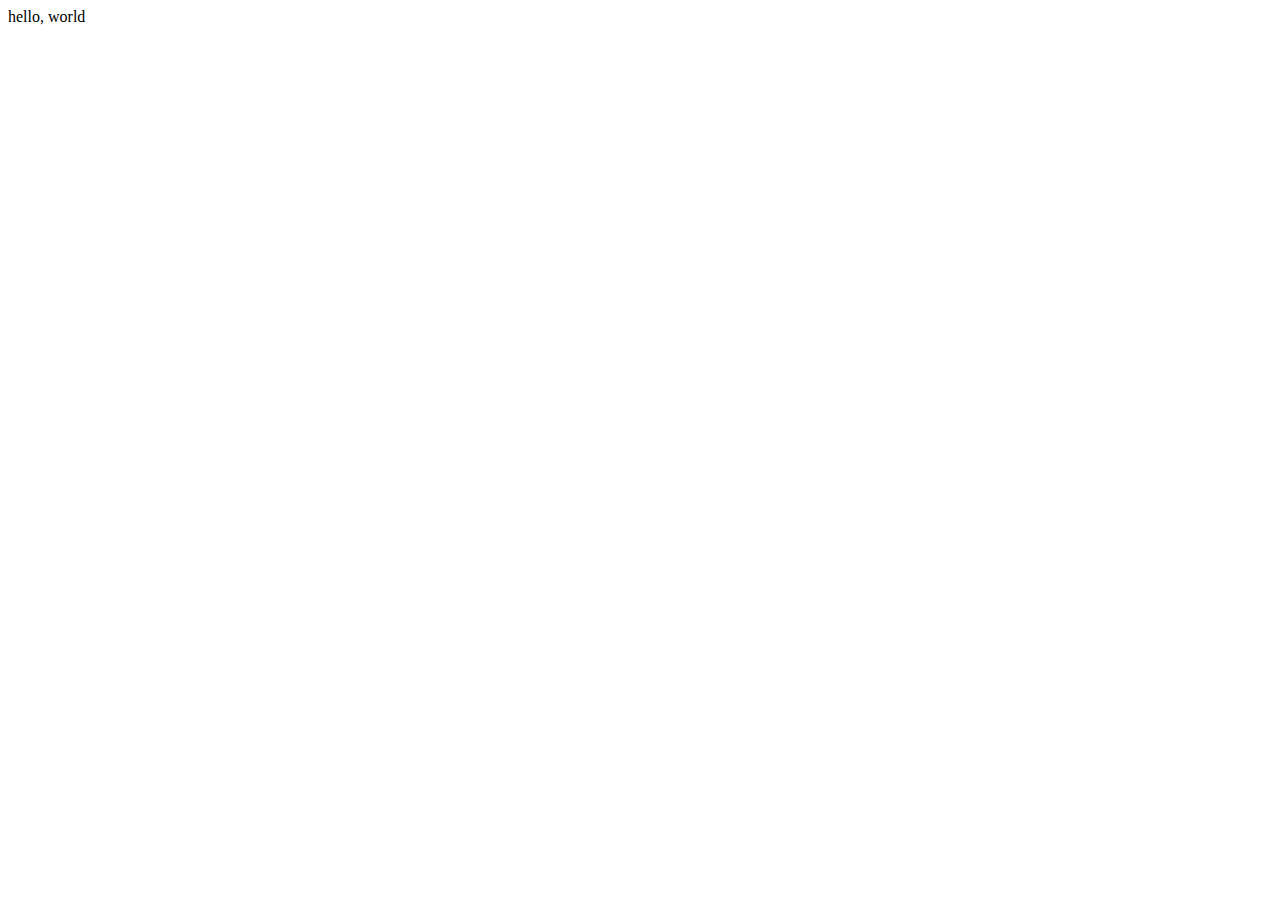
==== index.html @ dc566812 "first commit" ====
<!DOCTYPE html>
<html lang="en">
<head>
    <meta charset="UTF-8">
    <meta name="viewport" content="width=device-width, initial-scale=1.0">
    <meta http-equiv="X-UA-Compatible" content="ie=edge">
    <title>Document</title>
</head>
<body>
    hello, world
</body>
</html>
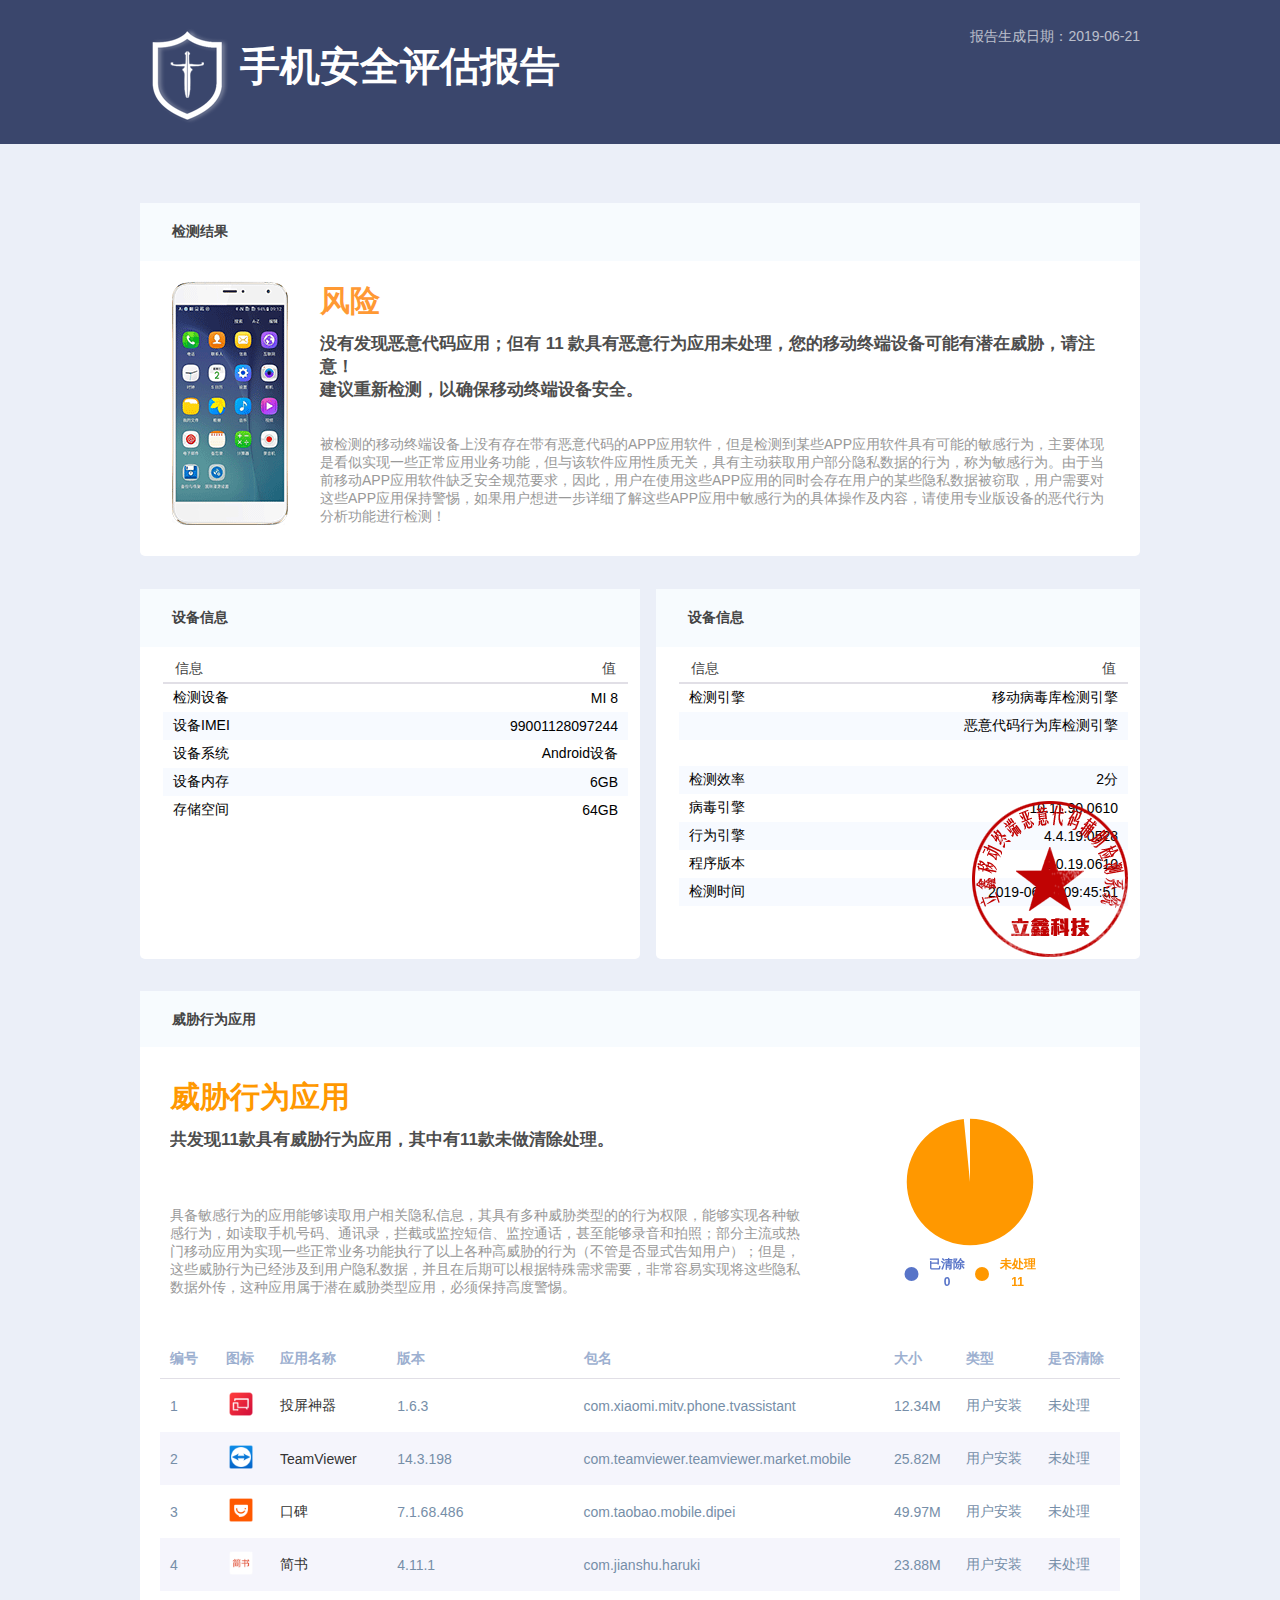
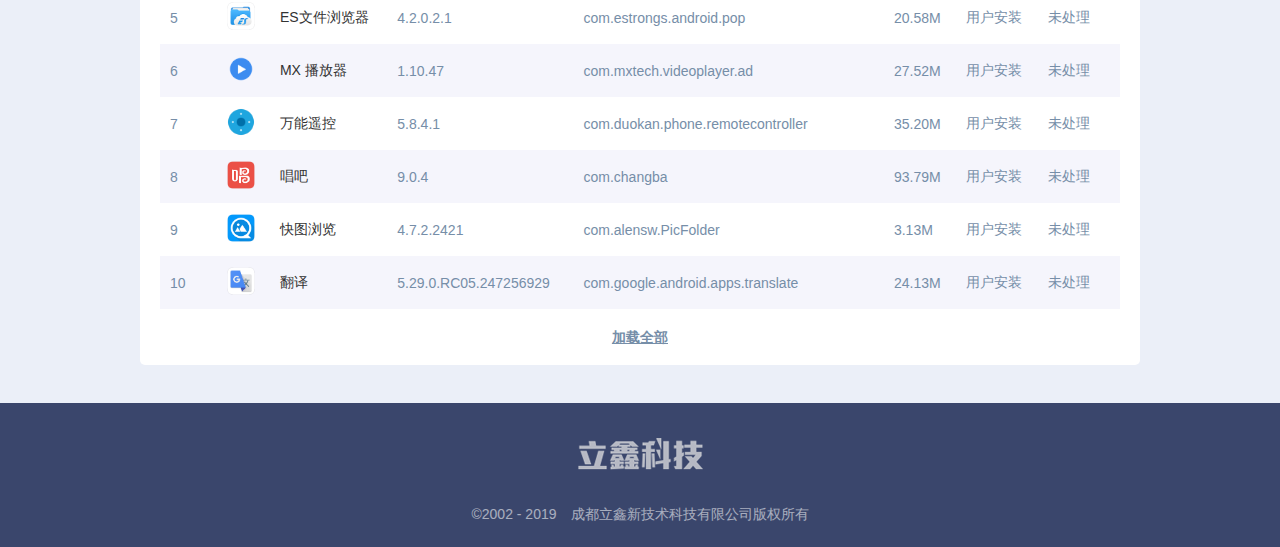
==== commit 2265c757: "desktop report" ====
--- a/index.html
+++ b/index.html
@@ -1,12 +1,346 @@
-<!DOCTYPE html>
-<html lang="en">
+﻿<!DOCTYPE html>
+<html>
+
 <head>
-    <meta charset="UTF-8">
-    <meta name="viewport" content="width=device-width, initial-scale=1.0">
-    <meta http-equiv="X-UA-Compatible" content="ie=edge">
-    <title>Document</title>
+    <meta charset="utf-8"/>
+    <meta name="viewport" content="width=device-width, initial-scale=1,maximum-scale=1, user-scalable=no">
+    <title>手机检测报告</title>
+    <link rel="stylesheet" href="css/main.css" media="all"/>
+    <script type="text/javascript" src="js/common.js"></script>
+    <script type="text/javascript" src="js/jquery-1.7.1.min.js"></script>
+    <script type="text/javascript" src="js/jquery.print.js"></script>
+    <script type="text/javascript" src="js/echarts.min.js"></script>
+    <script src="res/data.js" type="text/javascript"></script>
+    <script src="js/device_report.js" type="text/javascript"></script>
+    <link rel="stylesheet" href="css/print.css" media="print"/>
+
 </head>
 <body>
-    hello, world
+
+<div id="divWait"><h3>正在加载中...</h3></div>
+<div class="report-wrapper" id="divWrapper">
+    <!--头部-->
+    <header class="header" name="top">
+        <img src="img/bg.gif"
+             style="position: absolute;left: 0; right: 0; top: 0; bottom:0;width: 100%;height: 144px;z-index: -999">
+        <div class="header_info">
+            <div class="header_content">
+                <div class="info_left">
+                    <img src="img/logo.png" style="height: 96px"/>
+                    <span class="info_name" id="trpReportHeader"></span>
+                </div>
+                <div class="info_right">
+                    <div class="date" id="divReportCreateDate">报告生成日期：[@report_time]</div>
+                    <div class="numb" id="reportClient">[@client_unit]</br>[@client_code]</div>
+                </div>
+            </div>
+        </div>
+    </header>
+    <!--内容区域-->
+    <div class="content">
+        <!--检测结果-->
+        <div class="col-100" id="trpCheckResult">
+            <div class="panel" style="height: 354px;">
+                <img src="img/datagrid_panel.jpg"
+                     style="position:absolute;top: 0; left:0;width: 1000px;height: 58px;z-index: -1"/>
+                <h5 class="panel_title">检测结果</h5>
+                <div class="hor_display panel_body">
+                    <div class="left_img">
+                        <img src="img/mobile-[@os_type].png" style="width: 150px;"/>
+                    </div>
+                    <div class="main_info" style="padding-top: 0">
+                        <h3 class="item_title app-status-text-color-[@check_result]" style="height: 122px; overflow: initial">
+                            [@check_result_type]
+                            <p class="item_subtitle">
+                                [@check_result_desc]
+                            </p>
+                        </h3>
+
+                        <div class="sub_desc" style="width: 796px;height: 93px">
+                            <div style="position: absolute ;bottom: 0">
+                                [@check_result_sugg]
+                            </div>
+                        </div>
+                    </div>
+                </div>
+            </div>
+        </div>
+        <div class="col-100">
+            <!--单位与设备信息-->
+            <div class="col-50-left">
+                <div class="panel" style="height: 370px;" id="leftInfo">
+                    <img src="img/datagrid_panel.jpg"
+                         style="position:absolute;left: 0; right: 0; top: 0px; bottom:0;width: 100%;height: 58px;z-index: -1">
+                    <!--<h5 class="panel_title">单位与设备信息</h5>-->
+					<h5 class="panel_title">设备信息</h5>
+                    <div class="panel_body">
+                        <div class="vercell vercell_title">
+                            <div class="vercell_left">信息</div>
+                            <div class="vercell_right">值</div>
+                        </div>
+                        <div class="infodiv">
+                            <table class="infotable">
+                                <!--<tr>
+                                    <td class="leftname">客户单位</td>
+                                    <td class="rightmes">[@client_unit]</td>
+                                </tr>
+                                <tr>
+                                    <td class="leftname">客户代码</td>
+                                    <td class="rightmes">[@client_code]</td>
+                                </tr>-->
+                                <tr>
+                                    <td class="leftname">检测设备</td>
+                                    <td class="rightmes">[@model]</td>
+                                </tr>
+                                <tr>
+                                    <td class="leftname">设备IMEI</td>
+                                    <td class="rightmes">[@imei]</td>
+                                </tr>
+                                <tr>
+                                    <td class="leftname">设备系统</td>
+                                    <td class="rightmes">[@os_type]</td>
+                                </tr>
+                                <tr>
+                                    <td class="leftname">设备内存</td>
+                                    <td class="rightmes">[@device_memery]GB</td>
+                                </tr>
+                                <tr>
+                                    <td class="leftname">存储空间</td>
+                                    <td class="rightmes">[@device_space]GB</td>
+                                </tr>
+                                <!--<tr>
+                                    <td class="leftname">检测单位</td>
+                                    <td class="rightmes">[@check_unit]</td>
+                                </tr>-->
+                                </tbody>
+                            </table>
+                        </div>
+                    </div>
+                </div>
+            </div>
+            <!--设备信息-->
+            <div class="col-50-right">
+                <div class="panel" style="height: 370px;" id="rightInfo">
+                    <img src="img/datagrid_panel.jpg"
+                         style="position:absolute;left: 0; right: 0; top: 0px; bottom:0;width: 100%;height: 58px;z-index: -1">
+                    <h5 class="panel_title">设备信息</h5>
+                    <div class="panel_body">
+                        <div class="vercell vercell_title">
+                            <div class="vercell_left">信息</div>
+                            <div class="vercell_right">值</div>
+                        </div>
+                        <div class="infodiv">
+                            <table class="infotable">
+                                <tr>
+                                    <td class="leftname">检测引擎</td>
+                                    <td class="rightmes">移动病毒库检测引擎</td>
+                                </tr>
+                                <tr>
+                                    <td class="leftname"></td>
+                                    <td class="rightmes">恶意代码行为库检测引擎</td>
+                                </tr>
+                                <tr>
+                                    <td class="leftname">&nbsp;</td>
+                                    <td class="rightmes">&nbsp;</td>
+                                </tr>
+                                <tr>
+                                    <td class="leftname">检测效率</td>
+                                    <td class="rightmes">[@time_consuming]</td>
+                                </tr>
+                                <tr>
+                                    <td class="leftname">病毒引擎</td>
+                                    <td class="rightmes">[@virus3_ver]</td>
+                                </tr>
+                                <tr>
+                                    <td class="leftname">行为引擎</td>
+                                    <td class="rightmes">[@action_ver]</td>
+                                </tr>
+                                <tr>
+                                    <td class="leftname">程序版本</td>
+                                    <td class="rightmes">[@soft_ver]</td>
+                                </tr>
+                                <tr>
+                                    <td class="leftname">检测时间</td>
+                                    <td class="rightmes">[@start_time]</td>
+                                </tr>
+                                </tbody>
+                            </table>
+                        </div>
+                    </div>
+                    <img src="img/zhang.png"
+                         style="position:absolute;right: 10px; bottom:0;width: 160px;height: 160px;z-index: 0">
+                </div>
+            </div>
+            <div class="clear"></div>
+        </div>
+        <!--恶意代码列表-->
+        <div class="col-100" id="divMalCode">
+            <div class="panel_datagrid">
+                <img src="img/datagrid_panel.jpg"
+                     style="position:absolute;top: 0; left:0;width: 1000px;height: 58px;z-index: -1">
+                <h5 class="panel_title">恶意代码列表</h5>
+                <div class="panel_datagrid_body ">
+                    <div class="hor_display" style="height: 270px;">
+                        <div class="main_info" id="malCodeChart">
+                            <h3 class="item_title text-color-3">
+                                恶意代码应用
+                                <p class="item_subtitle">
+                                    [@malCodeDetail]
+                                </p>
+                            </h3>
+                            <div class="sub_desc" style="width: 640px">
+                                <div style="position: absolute ;bottom: 0">
+                                    [@malCodeDes]
+                                </div>
+                            </div>
+                        </div>
+                        <!--饼图-->
+                        <div style="width: 300px; height: 100%; display: inline-block;">
+                            <div id="eypie" style="width: 300px;height: 100%;"></div>
+                        </div>
+                    </div>
+                    <!--表格-->
+                    <div class="innerifo">
+                        <table class="table" id="malCodeTable">
+                            <thead>
+                            <tr>
+                                <th width="56px">编号</th>
+                                <th>图标</th>
+                                <th>应用名称</th>
+                                <th>版本</th>
+                                <th>包名</th>
+                                <th>大小</th>
+                                <th>类型</th>
+                                <th>是否清除</th>
+                            </tr>
+                            </thead>
+                            <tbody>
+
+                            </tbody>
+                        </table>
+                        <div class="center_a"><a id="allMalCodeList">加载全部</a></div>
+                    </div>
+                </div>
+            </div>
+        </div>
+        <!--威胁行为应用-->
+        <div class="col-100" id="divMalAct">
+            <div class="panel_datagrid">
+                <img src="img/datagrid_panel.jpg"
+                     style="position:absolute;top: 0; left:0;width: 1000px;height: 58px;z-index: -1">
+                <h5 class="panel_title ">威胁行为应用</h5>
+                <div class="panel_datagrid_body ">
+                    <div class="hor_display" style="height: 270px;">
+                        <div class="main_info" id="malActChart">
+                            <h3 class="item_title text-orange">
+                                威胁行为应用
+                                <p class="item_subtitle">
+                                    [@malActDetail]
+                                </p>
+                            </h3>
+                            <div class="sub_desc" style="width: 640px">
+                                <div style="position: absolute ;bottom: 0">
+                                    [@malActDes]
+                                </div>
+                            </div>
+                        </div>
+                        <!--饼图-->
+                        <div style="width: 300px; height: 100%; display: inline-block;">
+                            <div id="wxpie" style="width: 300px;height: 100%;"></div>
+                        </div>
+                    </div>
+                    <!--表格-->
+                    <div class="innerifo">
+                        <table class="table" id="malActionTable">
+                            <thead>
+                            <tr>
+                                <th width="56px">编号</th>
+                                <th>图标</th>
+                                <th>应用名称</th>
+                                <th>版本</th>
+                                <th>包名</th>
+                                <th>大小</th>
+                                <th>类型</th>
+                                <th>是否清除</th>
+                            </tr>
+                            </thead>
+                            <tbody>
+                            </tbody>
+                        </table>
+                        <div class="center_a"><a id="allMalActList">加载全部</a></div>
+                    </div>
+                </div>
+            </div>
+        </div>
+        <!--出厂预装行为应用-->
+        <div class="col-100" id="divPreInstall">
+            <div class="panel_datagrid">
+                <img src="img/datagrid_panel.jpg"
+                     style="position:absolute;top: 0; left:0;width: 1000px;height: 58px;z-index: -1">
+                <h5 class="panel_title ">手机预置潜在风险应用</h5>
+                <div class="panel_datagrid_body ">
+                    <div class="hor_display" style="height: 270px;">
+                        <div class="main_info" id="preInstallChart">
+                            <h3 class="item_title" style="color: #67e3ff">
+                                手机预置潜在风险应用
+                                <p class="item_subtitle">
+                                    [@malActDetail]
+                                </p>
+                            </h3>
+                            <div class="sub_desc" style="width: 640px">
+                                <div style="position: absolute ;bottom: 0">
+                                    [@malActDes]
+                                </div>
+                            </div>
+                        </div>
+                        <!--饼图-->
+                        <div style="width: 300px; height: 100%; display: inline-block;">
+                            <div id="prepie" style="width: 300px;height: 100%;"></div>
+                        </div>
+                    </div>
+                    <!--表格-->
+                    <div class="innerifo">
+                        <table class="table" id="preInstallTable">
+                            <thead>
+                            <tr>
+                                <th width="56px">编号</th>
+                                <th>图标</th>
+                                <th>应用名称</th>
+                                <th>版本</th>
+                                <th>包名</th>
+                                <th>大小</th>
+                                <th>类型</th>
+                                <th>是否清除</th>
+                            </tr>
+                            </thead>
+                            <tbody>
+                            </tbody>
+                        </table>
+                        <div class="center_a"><a id="allPreInstallList">加载全部</a></div>
+                    </div>
+                </div>
+            </div>
+        </div>
+    </div>
+    <!--底部-->
+    <div class="col-100">
+        <div class="panel bottom_info">
+            <img src="img/bg.gif"
+                 style="position: absolute;left: 0; right: 0; width: 100%;height: 144px; bottom:0;top:0;z-index: -999">
+            <img src="img/lxkj.png">
+            <p>©2002 - 2019　成都立鑫新技术科技有限公司版权所有</p>
+        </div>
+    </div>
+</div>
+
 </body>
+<!--右侧操作按钮-->
+<div class="fixed_control noprint">
+    <!--<div><a id="print">打印</a></div>-->
+    <div><a id="back-to-top"  href="#top">返回顶部</a></div>
+</div>
+<!--右侧操作按钮
+<div class="fixed_control noprint" style="position:fixed;bottom:20px;left:20px;">
+    <div><a id="linkCloseWin" href="javascript:">关闭</a></div>
+</div>-->
 </html>--- a/css/main.css
+++ b/css/main.css
@@ -0,0 +1,606 @@
+body
+{
+	color: #444;
+	font-family: "Microsoft YaHei", "宋体", Tahoma, Helvetica, sans-serif;
+	padding: 0px ;
+	margin: 0px ;
+	background-color: #ebeff8;
+	font-size: 14px;
+}
+a{
+    text-decoration:none;
+	color: #333;
+}
+.report-wrapper
+{
+    width:100%;
+    margin:0px auto;
+    visibility:hidden;
+    position: relative;
+}
+
+/********************header*******************/
+.header
+{
+    position: relative;
+	left: 0;
+	right: 0;
+	z-index: 100;
+    height: 145px;
+}
+.header_title
+{
+	padding: 10px;
+	background:#3166b6;
+	color: #ffffff;
+}
+.header_info
+{
+	height: 145px;
+	color: #ffffff;
+	padding: 28px;
+}
+
+.header_info >.header_content
+{
+	width: 1000px;
+	text-align: center;
+	margin:0 auto;
+	overflow: hidden;
+}
+.header_info >.header_content .info_left
+{
+	display: inline-block;
+	float: left;
+}
+.header_info >.header_content .info_left >img
+{
+	vertical-align: middle;
+}
+.header_info >.header_content .info_left .info_name
+{
+	font-size: 40px;
+	font-weight: bold;
+}
+.header_info >.header_content .info_right
+{
+	float: right;
+	text-align: right;
+}
+.info_right>.date
+{
+    margin-top: 0px;
+	opacity: 0.65;
+}
+.info_right>.numb
+{
+	margin-top: 50px;
+	opacity: 0.65;
+}
+.info_right>.top_bar
+{
+	margin-top: 40px;
+}
+/*********************content**************************/
+.text_blue
+{
+	color: #5e79d7;
+}
+.text_lightblue
+{
+	color: #30abf4;
+}
+.text_orange
+{
+	color: #ec8442;
+}
+.text-preinstall
+{
+	color: #5874c8;
+}
+.app-status-text-color-2
+{
+	color:#FF003B;
+}
+.app-status-text-color-1
+{
+	color:#FF9933;
+}
+.app-status-text-color-0
+{
+	color:green;
+}
+
+
+.text-color-3
+{
+    color:#FF003B;
+}
+.text-color-2
+{
+    color:#FF9933;
+}
+.text-color-1
+{
+    color:green;
+}
+.text-color-4
+{
+	color: #5874c8;
+}
+.content
+{
+	width: 1000px;
+	text-align: center;
+	margin:0 auto;
+	padding-top: 42px;
+	/*overflow: hidden;*/
+	/*top: 0px;*/
+	/*bottom: 200px;*/
+	position: relative;
+	/*display: inline-block;*/
+}
+.item_title
+{
+	font-size: 30px;
+	height: 70px;
+	margin-top: 0;
+	vertical-align: top;
+	overflow: hidden;
+}
+.item_title>.title_icon,.item_title>.title_info
+{
+	float: left;
+	margin-right: 10px;
+}
+.item_title .item_subtitle
+{
+	color: #4d4d4d;
+	font-size: 17px;
+	padding: 10px 0;
+	margin: 0;
+	font-weight: bold;
+}
+.hor_display
+{
+	display: flex;
+	vertical-align: top;
+	padding: 20px;
+}
+.left_img>img
+{
+	padding: 0 22px 0 12px;
+}
+.line_bar li
+{
+	width: 58px;
+	float: left;
+	list-style: none;
+	padding: 17px 0px;
+	margin: 0px 0px 0 32px;
+}
+.line_bar li a{
+	color: #ffffff;
+	text-decoration: none;
+}
+.line_bar li.active
+{
+	border-bottom: 4px solid #05befe;
+}
+.main_info
+{
+	padding: 10px;
+}
+.sub_desc
+{
+	position: relative;
+	width: 100%;
+	color: #999999;
+	font-size: 14px;
+	height: 120px;
+    overflow: hidden;
+}
+.laybottom
+{
+	position: absolute;
+	left: 0px;
+	right: 32px;
+	bottom: 0;
+}
+.fixed_control
+{
+	position: fixed;
+	bottom: 20px;
+	right: 20px;
+}
+.fixed_control a
+{
+	color: #ffffff;
+	background-color: #05befe;
+	padding: 32px 0px;
+	text-align: center;
+	display: inline-block;
+	width: 90px;
+	margin: 1px;
+	cursor: pointer;
+}
+.fixed_control a:hover
+{
+	background-color: #05a4ff;
+}
+/*********************common******************************/
+a{
+	cursor: pointer;
+}
+* {
+    box-sizing: border-box;
+}
+.col-100
+{
+	width: 100%;
+}
+.col-50-left
+{
+	width: 50%;
+	float: left;
+	min-height: 1px;
+    padding: 0;
+    position: relative;
+}
+.col-50-right
+{
+    width: 50%;
+    float:left;
+    min-height: 1px;
+    padding: 0px 0px 0px 16px;
+    position: relative;
+}
+.panel
+{
+    position:relative;
+    text-align: left;
+	width: 100%;
+	margin: 16px 0 ;
+	/*float: left;*/
+	background-color: #ffffff00;
+	border-radius: 5px;
+}
+.panel .panel_title
+{
+	background: #f7faff00;
+	font-size: 14px;
+	font-weight: bold;
+	padding: 20px 32px;
+	margin: 0;
+}
+.panel .panel_body
+{
+	background-color: #ffffff;
+	border-bottom-left-radius: 5px;
+	border-bottom-right-radius: 5px;
+}
+.vercell 
+{
+    height:24px;
+	padding: 12.7px 15px;
+    position: relative;
+	display: flex;
+}
+.vercell_title
+{
+	/*border-bottom: 1px solid #dfe3e6;*/
+}
+.ver_list .vercell:nth-child(even){
+	background-color: #f7faff00;
+}
+.vercell .vercell_left
+{
+	 -moz-box-flex: 1;
+     flex: 1 1 0;
+    padding-left: 20px;
+}
+.vercell .vercell_right
+{
+	text-align: right;
+	width: 360px;
+	padding-right: 9px;
+}
+.vercell .vercell_message
+{
+	padding-left: 15px;
+	width: 120px;
+}
+.vercell .vercell_value
+{
+
+}
+.innerifo
+{
+	padding:23px 20px 0px 20px;
+}
+.panel_datagrid {
+    position: relative;
+    text-align: left;
+    width: 100%;
+    margin: 16px 0;
+    /*float: left;*/
+}
+.panel_datagrid .panel_title
+{
+    background: #f7faff00;
+    font-size: 14px;
+    font-weight: bold;
+    padding: 20px 32px;
+    margin: 0;
+    z-index: auto;
+}
+.panel_datagrid_body
+{
+    position:relative;
+    text-align: left;
+    margin-top: -2px;
+    width: 100%;
+    /*float: left;*/
+    background-color: #ffffff;
+    border-bottom-left-radius: 5px;
+    border-bottom-right-radius: 5px;
+}
+.table
+{
+	width: 100%;
+	font-size: 14px;
+	overflow: hidden;
+	border-collapse:collapse;
+    border-spacing:0;
+}
+
+.table thead tr th
+{
+	color: #9db0d0;
+	font-weight: bold;
+	padding: 10px;
+	border-bottom: 1px solid #e1dfe6;
+}
+.table tbody tr td
+{
+	vertical-align: middle;
+	color: #768ea8;
+	padding: 10px;
+	word-break: break-all;
+}
+.td-text-color-0
+{
+	color: #768ea8 !important;
+}
+.td-text-color-1
+{
+	color: #f49c1f !important;
+}
+.td-text-color-2
+{
+	color: #ff1b1b !important;
+}
+.table tbody tr:nth-child(even)
+{
+	background-color: #f5f5fc;
+	/*background-image: url("../img/bg.jpg");*/
+}
+/*.table tbody tr*/
+/*{*/
+	/*cursor: pointer;*/
+/*}*/
+.table tbody tr:hover
+{
+	background-color: #d5ddff;
+}
+.table tbody tr.selected
+{
+	background-color: #8295e7;
+	
+}
+.table tbody tr.selected td
+{
+	color: #ffffff !important;
+}
+.text-orange
+{
+	color: #ff9800;
+}
+.turnpagecanvas
+{
+	height: 104px;
+	line-height: 104px;
+	text-align: center;
+	bottom: 0px;
+}
+.center_a
+{
+    height: 56px;
+    line-height: 56px;
+	text-align: center;
+	bottom: 0px;
+}
+.center_a a
+{
+	color: #768ea8;
+	text-decoration: underline;
+	font-weight: bold;
+}
+.center_a a:hover
+{
+	color: #526375;
+}
+/****************************************img_info************************************/
+.right_img
+{
+	width: 300px; height: 100%; display: inline-block; position: relative;
+}
+.img_info
+{
+	padding: 30px 0px 1px 50px;
+	color: #fff;
+}
+.img_info .numb{
+	position: absolute;
+	top:30px;
+	left: 66px;
+}
+.img_info .numb p
+{
+	margin:5px 0;
+}
+.img_info .numb b
+{
+	font-size: 72px;
+	color: #fff;
+}
+/***************inner_title*****************/
+.inner_title
+{
+	font-size: 14px;
+	color: #9db0d0;
+	padding-left: 33px;
+	padding-top: 0px;
+	padding-bottom: 0px;
+	margin: 35px 0 -10px 0;
+}
+/*****************************************************************/
+.title_list
+{
+	padding-left: 32px;
+	padding-top: 0px;
+	padding-bottom: 7px;
+}
+.title_list>.title_list_cell
+{
+	margin:20px 0;
+	border-top:1px solid rgba(235, 239, 248, 1);
+}
+.title_list>.title_list_cell h5
+{
+	font-size: 14px;
+	line-height: 20px;
+	color: #768ea8;
+	margin: 0;
+	padding: 10px 0 10px 0;
+}
+.title_list>.title_list_cell ul{
+	margin: 0px 16px;
+	padding: 0;
+	list-style-image: url('../img/li.png');
+}
+.title_list>.title_list_cell li{
+	color: #999999;
+}
+
+.title_list>.title_list_cell p{
+	padding: 0;
+	margin: 0px 20px 0px 0px;
+	font-size: 12px;
+	line-height: 20px;
+	color: #999999;
+}
+/************日志显示***********/
+
+.section-app-action-group
+{
+	width:100%;
+	height:60px;
+	border-bottom:none;
+	border-left:none;
+	background-color:#34495e00;
+	margin-left: 32px;
+}
+.section-app-action-group a
+{
+	width:65px;
+	height: 52px;
+	line-height: 34px;
+	text-align:center;
+	display:inline-block;
+	background-color:#3498db00;
+	float:left;
+	cursor:pointer;
+	color:#666666;
+	font-size:1.1em;
+	margin: 8px 55px 14px 0;
+}
+.section-app-action-group a.action-group-selected
+{
+	background-color:#ecf0f100;
+	color: #666666;
+	height: 52px;
+	line-height: 34px;
+	margin-top: 8px;
+	border-bottom: 4px solid #05befe;
+}
+.section-app-action-search-text {
+	width: 934px;
+	height: 48px;
+	border: solid 1px #fafafa;
+	margin: 10px 32px auto;
+	text-indent: 14px;
+	border-radius: 24px;
+	background-color: #fafafa;
+}
+/****************/
+.bottom_info
+{
+	text-align: center;
+	color: #ffffff;
+	padding:30px 0 0 0;
+	margin: 38px 0 auto;
+}
+.bottom_info p
+{
+	opacity: 0.56;
+	margin-top: 28px;
+}
+
+/**固定信息展示**/
+.infodiv
+{
+	height: 277px;
+}
+.infotable
+{
+	margin-left: 23px;
+	margin-top: 10px;
+	margin-right: 12px;
+	font-size: 14px;
+	overflow: hidden;
+	border-collapse: separate;
+	border-spacing:0;
+	border-top: 2px solid #e1dfe6;
+}
+.infotable .leftname
+{
+	 width:110px;
+	 text-align: left;
+}
+.infotable .rightmes
+{
+	width:360px;
+	padding-right: 10px;
+	text-align: right;
+}
+
+.infotable thead tr th
+{
+	color: #9db0d0;
+	font-weight: bold;
+	padding: 10px;
+	border-bottom: 1px solid #e1dfe6;
+}
+.infotable tbody tr td
+{
+	vertical-align: middle;
+	color: #000;
+	padding: 5px 0px 5px 10px;
+	word-break: break-all;
+}
+.infotable tbody tr:nth-child(even)
+{
+	background-color: #f7faff;
+}
+.clear{ clear:both}--- a/css/print.css
+++ b/css/print.css
@@ -0,0 +1,7 @@
+.info_name {
+    color: #d4eed4;
+}
+.noprint
+{
+    display: none;
+}
